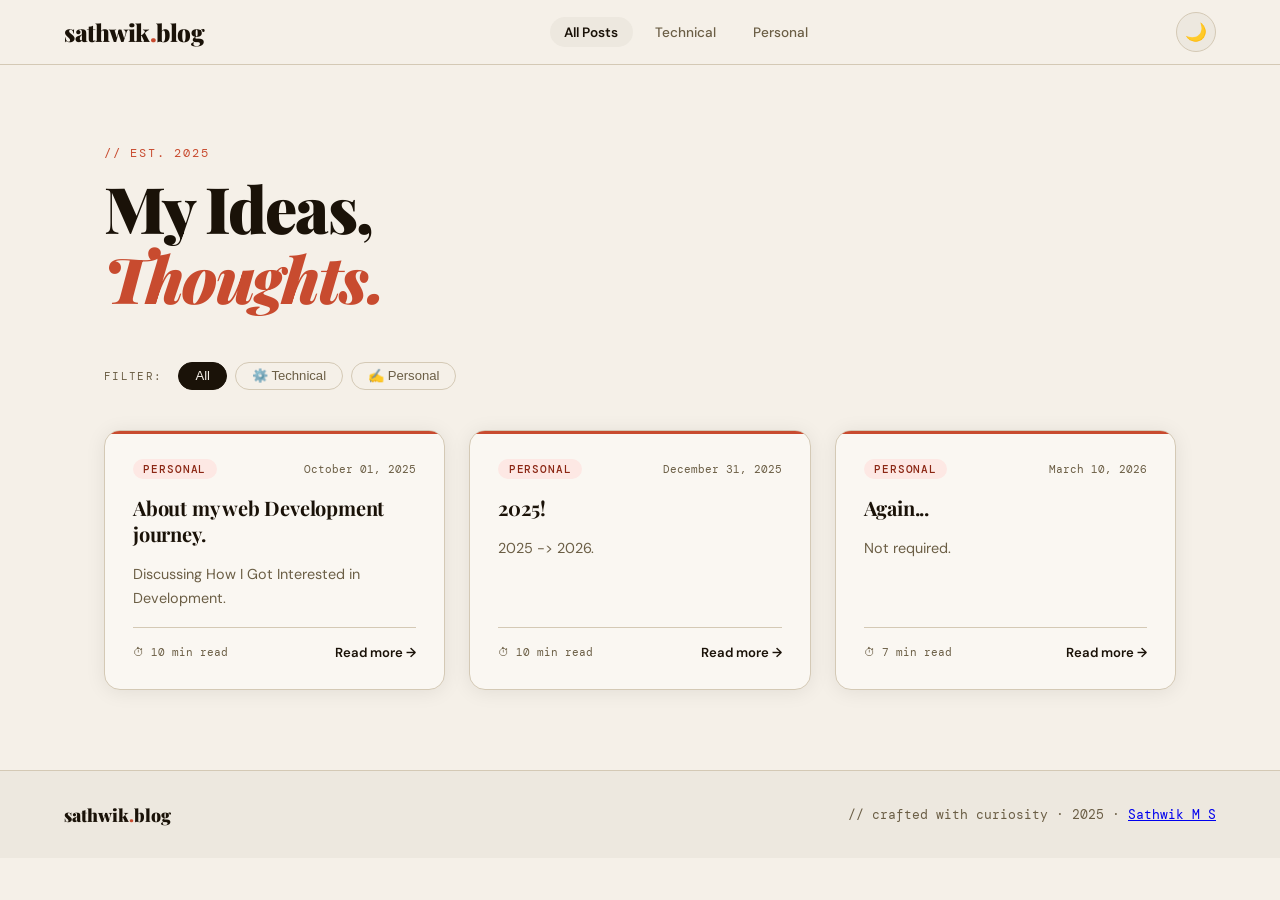
==== index.html @ 91df0ead "first commit" ====
<!DOCTYPE html>
<html lang="en" data-theme="light">

<head>
  <meta charset="UTF-8" />
  <meta name="viewport" content="width=device-width, initial-scale=1.0" />
  <title>the.blog</title>
  <link
    href="https://fonts.googleapis.com/css2?family=Playfair+Display:ital,wght@0,400;0,700;0,900;1,400&family=DM+Mono:wght@400;500&family=DM+Sans:wght@300;400;500&display=swap"
    rel="stylesheet" />
  <style>
    *,
    *::before,
    *::after {
      box-sizing: border-box;
      margin: 0;
      padding: 0;
    }

    :root {
      --bg: #f5f0e8;
      --bg2: #ede8df;
      --card: #faf7f2;
      --text: #1a1208;
      --text-muted: #6b5e45;
      --accent: #c84b2f;
      --accent2: #3a6b9f;
      --border: #d4c9b5;
      --tag-tech: #dceaf7;
      --tag-tech-text: #1a4a78;
      --tag-personal: #fde8e4;
      --tag-personal-text: #8b2714;
      --shadow: 0 2px 20px rgba(0, 0, 0, 0.08);
      --shadow-hover: 0 8px 40px rgba(0, 0, 0, 0.14);
    }

    [data-theme="dark"] {
      --bg: #0e0e0f;
      --bg2: #161618;
      --card: #1c1c1f;
      --text: #f0ede6;
      --text-muted: #8a8480;
      --accent: #e8694e;
      --accent2: #5b9fd4;
      --border: #2e2d2b;
      --tag-tech: #162030;
      --tag-tech-text: #7ab8e8;
      --tag-personal: #250f0c;
      --tag-personal-text: #e88070;
      --shadow: 0 2px 20px rgba(0, 0, 0, 0.4);
      --shadow-hover: 0 8px 40px rgba(0, 0, 0, 0.6);
    }

    html {
      scroll-behavior: smooth;
    }

    body {
      font-family: 'DM Sans', sans-serif;
      background: var(--bg);
      color: var(--text);
      transition: background 0.4s, color 0.4s;
      min-height: 100vh;
    }

    /* ── HEADER ── */
    header {
      position: sticky;
      top: 0;
      z-index: 100;
      background: var(--bg);
      border-bottom: 1px solid var(--border);
      padding: 0 clamp(1rem, 5vw, 4rem);
      transition: background 0.4s;
    }

    .header-inner {
      max-width: 1200px;
      margin: 0 auto;
      display: flex;
      align-items: center;
      justify-content: space-between;
      height: 64px;
    }

    .logo {
      font-family: 'Playfair Display', serif;
      font-size: 1.5rem;
      font-weight: 900;
      color: var(--text);
      text-decoration: none;
      letter-spacing: -0.02em;
    }

    .logo span {
      color: var(--accent);
    }

    nav {
      display: flex;
      align-items: center;
      gap: 0.5rem;
    }

    .nav-btn {
      background: none;
      border: none;
      cursor: pointer;
      font-family: 'DM Sans', sans-serif;
      font-size: 0.85rem;
      font-weight: 500;
      color: var(--text-muted);
      padding: 0.4rem 0.9rem;
      border-radius: 100px;
      transition: all 0.2s;
    }

    .nav-btn:hover {
      color: var(--text);
      background: var(--bg2);
    }

    .nav-btn.active {
      color: var(--text);
      background: var(--bg2);
      font-weight: 600;
    }

    .theme-toggle {
      background: var(--bg2);
      border: 1px solid var(--border);
      cursor: pointer;
      width: 40px;
      height: 40px;
      border-radius: 50%;
      display: flex;
      align-items: center;
      justify-content: center;
      font-size: 1.1rem;
      transition: all 0.2s;
      margin-left: 0.5rem;
    }

    .theme-toggle:hover {
      transform: rotate(20deg) scale(1.1);
    }

    /* ── HERO ── */
    .hero {
      max-width: 1200px;
      margin: 0 auto;
      padding: 5rem clamp(1rem, 5vw, 4rem) 3rem;
      display: grid;
      grid-template-columns: 1fr auto;
      align-items: end;
      gap: 2rem;
    }

    .hero-eyebrow {
      font-family: 'DM Mono', monospace;
      font-size: 0.75rem;
      color: var(--accent);
      letter-spacing: 0.15em;
      text-transform: uppercase;
      margin-bottom: 0.75rem;
    }

    .hero h1 {
      font-family: 'Playfair Display', serif;
      font-size: clamp(2.5rem, 5vw, 4rem);
      font-weight: 900;
      line-height: 1.1;
      letter-spacing: -0.03em;
      color: var(--text);
    }

    .hero h1 em {
      font-style: italic;
      color: var(--accent);
    }

    .hero-desc {
      margin-top: 1.2rem;
      font-size: 1rem;
      color: var(--text-muted);
      max-width: 480px;
      line-height: 1.7;
    }

    .hero-stats {
      display: flex;
      flex-direction: column;
      align-items: flex-end;
      gap: 1rem;
    }

    .stat {
      text-align: right;
      font-family: 'DM Mono', monospace;
    }

    .stat-num {
      font-size: 2rem;
      font-weight: 500;
      line-height: 1;
      color: var(--text);
    }

    .stat-label {
      font-size: 0.7rem;
      color: var(--text-muted);
      text-transform: uppercase;
      letter-spacing: 0.1em;
    }

    /* ── SEARCH ── */
    .search-wrap {
      max-width: 1200px;
      margin: 0 auto;
      padding: 0 clamp(1rem, 5vw, 4rem) 1.5rem;
    }

    .search-input {
      width: 100%;
      max-width: 420px;
      background: var(--card);
      border: 1px solid var(--border);
      border-radius: 100px;
      padding: 0.6rem 1.2rem;
      font-family: 'DM Sans', sans-serif;
      font-size: 0.88rem;
      color: var(--text);
      outline: none;
      transition: border-color 0.2s, box-shadow 0.2s;
    }

    .search-input::placeholder {
      color: var(--text-muted);
    }

    .search-input:focus {
      border-color: var(--text-muted);
      box-shadow: 0 0 0 3px rgba(128, 128, 128, 0.1);
    }

    /* ── FILTER PILLS ── */
    .filter-bar {
      max-width: 1200px;
      margin: 0 auto;
      padding: 0 clamp(1rem, 5vw, 4rem) 2.5rem;
      display: flex;
      align-items: center;
      gap: 1rem;
      flex-wrap: wrap;
    }

    .filter-label {
      font-family: 'DM Mono', monospace;
      font-size: 0.7rem;
      color: var(--text-muted);
      text-transform: uppercase;
      letter-spacing: 0.12em;
    }

    .filter-pills {
      display: flex;
      gap: 0.5rem;
      flex-wrap: wrap;
    }

    .pill {
      padding: 0.35rem 1rem;
      border-radius: 100px;
      font-size: 0.82rem;
      font-weight: 500;
      cursor: pointer;
      border: 1px solid var(--border);
      background: transparent;
      color: var(--text-muted);
      transition: all 0.2s;
    }

    .pill:hover {
      border-color: var(--text-muted);
      color: var(--text);
    }

    .pill.active-all {
      background: var(--text);
      color: var(--bg);
      border-color: var(--text);
    }

    .pill.active-tech {
      background: var(--tag-tech);
      color: var(--tag-tech-text);
      border-color: var(--tag-tech-text);
    }

    .pill.active-personal {
      background: var(--tag-personal);
      color: var(--tag-personal-text);
      border-color: var(--tag-personal-text);
    }

    /* ── GRID ── */
    .grid-container {
      max-width: 1200px;
      margin: 0 auto;
      padding: 0 clamp(1rem, 5vw, 4rem) 5rem;
      display: grid;
      grid-template-columns: repeat(auto-fill, minmax(340px, 1fr));
      gap: 1.5rem;
    }

    /* ── CARD ── */
    .card {
      background: var(--card);
      border: 1px solid var(--border);
      border-radius: 16px;
      padding: 1.75rem;
      cursor: pointer;
      transition: box-shadow 0.3s, transform 0.3s, border-color 0.3s;
      box-shadow: var(--shadow);
      display: flex;
      flex-direction: column;
      gap: 1rem;
      position: relative;
      overflow: hidden;
      animation: fadeUp 0.4s ease both;
      text-decoration: none;
      color: inherit;
    }

    .card::before {
      content: '';
      position: absolute;
      top: 0;
      left: 0;
      right: 0;
      height: 3px;
      background: transparent;
      transition: background 0.3s;
    }

    .card.tech::before {
      background: var(--accent2);
    }

    .card.personal::before {
      background: var(--accent);
    }

    .card:hover {
      box-shadow: var(--shadow-hover);
      transform: translateY(-4px);
      border-color: var(--text-muted);
    }

    .card-meta {
      display: flex;
      align-items: center;
      justify-content: space-between;
    }

    .tag {
      font-family: 'DM Mono', monospace;
      font-size: 0.68rem;
      font-weight: 500;
      padding: 0.2rem 0.65rem;
      border-radius: 100px;
      text-transform: uppercase;
      letter-spacing: 0.08em;
    }

    .tag.tech {
      background: var(--tag-tech);
      color: var(--tag-tech-text);
    }

    .tag.personal {
      background: var(--tag-personal);
      color: var(--tag-personal-text);
    }

    .card-date {
      font-family: 'DM Mono', monospace;
      font-size: 0.7rem;
      color: var(--text-muted);
    }

    .card h2 {
      font-family: 'Playfair Display', serif;
      font-size: 1.25rem;
      font-weight: 700;
      line-height: 1.3;
      letter-spacing: -0.01em;
      color: var(--text);
    }

    .card p {
      font-size: 0.9rem;
      color: var(--text-muted);
      line-height: 1.65;
    }

    .card-footer {
      margin-top: auto;
      display: flex;
      align-items: center;
      justify-content: space-between;
      padding-top: 1rem;
      border-top: 1px solid var(--border);
    }

    .read-time {
      font-family: 'DM Mono', monospace;
      font-size: 0.7rem;
      color: var(--text-muted);
    }

    .read-link {
      font-size: 0.82rem;
      font-weight: 600;
      color: var(--text);
      text-decoration: none;
      display: flex;
      align-items: center;
      gap: 0.3rem;
      transition: gap 0.2s;
    }

    .card:hover .read-link {
      gap: 0.55rem;
    }

    /* ── FEATURED CARD ── */
    .card.featured {
      grid-column: span 2;
      flex-direction: row;
      gap: 2rem;
      align-items: stretch;
    }

    .featured-content {
      flex: 1;
      display: flex;
      flex-direction: column;
      gap: 1rem;
    }

    .featured-content h2 {
      font-size: 1.75rem;
    }

    .featured-visual {
      width: 220px;
      min-height: 180px;
      border-radius: 10px;
      flex-shrink: 0;
      display: flex;
      align-items: center;
      justify-content: center;
      font-size: 4rem;
    }

    .card.tech .featured-visual {
      background: var(--tag-tech);
    }

    .card.personal .featured-visual {
      background: var(--tag-personal);
    }

    /* ── EMPTY STATE ── */
    .empty-state {
      grid-column: 1 / -1;
      text-align: center;
      padding: 4rem 2rem;
      color: var(--text-muted);
      font-family: 'Playfair Display', serif;
      font-size: 1.2rem;
      font-style: italic;
    }

    /* ── FOOTER ── */
    footer {
      border-top: 1px solid var(--border);
      background: var(--bg2);
      padding: 2rem clamp(1rem, 5vw, 4rem);
    }

    .footer-inner {
      max-width: 1200px;
      margin: 0 auto;
      display: flex;
      align-items: center;
      justify-content: space-between;
      flex-wrap: wrap;
      gap: 1rem;
    }

    .footer-brand {
      font-family: 'Playfair Display', serif;
      font-weight: 900;
      font-size: 1.1rem;
    }

    .footer-copy {
      font-size: 0.8rem;
      color: var(--text-muted);
      font-family: 'DM Mono', monospace;
    }

    /* ── ANIMATION ── */
    @keyframes fadeUp {
      from {
        opacity: 0;
        transform: translateY(16px);
      }

      to {
        opacity: 1;
        transform: translateY(0);
      }
    }

    .card:nth-child(2) {
      animation-delay: 0.06s;
    }

    .card:nth-child(3) {
      animation-delay: 0.12s;
    }

    .card:nth-child(4) {
      animation-delay: 0.18s;
    }

    .card:nth-child(5) {
      animation-delay: 0.24s;
    }

    .card:nth-child(6) {
      animation-delay: 0.30s;
    }

    @media (max-width: 720px) {
      .card.featured {
        grid-column: span 1;
        flex-direction: column;
      }

      .featured-visual {
        width: 100%;
        min-height: 120px;
      }

      .hero {
        grid-template-columns: 1fr;
      }

      .hero-stats {
        flex-direction: row;
        align-items: center;
      }

      nav {
        display: none;
      }
    }

    .acard {
      text-decoration: none;
    }
  </style>
</head>

<body>

  <!-- HEADER -->
  <header>
    <div class="header-inner">
      <!-- ← replace with your blog name -->
      <a href="#" class="logo">sathwik<span>.</span>blog</a>
      <nav>
        <button class="nav-btn active" onclick="setSection('all', this)">All Posts</button>
        <button class="nav-btn" onclick="setSection('tech', this)">Technical</button>
        <button class="nav-btn" onclick="setSection('personal', this)">Personal</button>

      </nav>
      <button class="theme-toggle" onclick="toggleTheme()" aria-label="Toggle theme">
        <span id="theme-icon">🌙</span>
      </button>
    </div>
  </header>

  <!-- HERO -->
  <div class="hero">
    <div>
      <!-- ← replace tagline -->
      <p class="hero-eyebrow">// est. 2025</p>
      <h1>My Ideas,<br /><em>Thoughts.</em></h1>
    </div>

  </div>

  <!-- FILTER PILLS -->
  <div class="filter-bar">
    <span class="filter-label">Filter:</span>
    <div class="filter-pills">
      <button class="pill active-all" onclick="setPill('all', this)">All</button>
      <button class="pill" onclick="setPill('tech', this)">⚙️ Technical</button>
      <button class="pill" onclick="setPill('personal', this)">✍️ Personal</button>
    </div>
  </div>

  <!-- ═══════════════════════════════════════════════════════ -->
  <!--   CARDS — add yours below. Copy a snippet and fill in.  -->
  <!-- ═══════════════════════════════════════════════════════ -->
  <div class="grid-container" id="grid">

    <!-- <div class="card tech" data-category="tech" data-title="lowercase searchable title">
      <div class="card-meta">
        <span class="tag tech">Technical</span>
        <span class="card-date">Month DD, YYYY</span>
      </div>
      <h2>Your Post Title Here</h2>
      <p>A one or two sentence summary of the post.</p>
      <div class="card-footer">
        <span class="read-time">⏱ X min read</span>
        <a class="read-link" href="blog-template.html">Read more →</a>
      </div>
    </div> -->

    <!-- For a personal post, swap every "tech" above for "personal": -->

    <div class="card personal" data-category="personal" data-title="lowercase searchable title">
      <div class="card-meta">
        <span class="tag personal">Personal</span>
        <span class="card-date">October 01, 2025</span>
      </div>
      <h2>About my web Development journey.</h2>
      <p>Discussing How I Got Interested in Development.</p>
      <div class="card-footer">
        <span class="read-time">⏱ 10 min read</span>
        <a class="read-link" href="/personal/about-my-web-dev-journey/">Read more →</a>
      </div>
    </div>

    <div class="card personal" data-category="personal" data-title="lowercase searchable title">
      <div class="card-meta">
        <span class="tag personal">Personal</span>
        <span class="card-date">December 31, 2025</span>
      </div>
      <h2>2025!</h2>
      <p>2025 -> 2026.</p>
      <div class="card-footer">
        <span class="read-time">⏱ 10 min read</span>
        <a class="read-link" href="/personal/2025/">Read more →</a>
      </div>
    </div>

    <div class="card personal" data-category="personal" data-title="lowercase searchable title">
      <div class="card-meta">
        <span class="tag personal">Personal</span>
        <span class="card-date">March 10, 2026</span>
      </div>
      <h2>Again...</h2>
      <p>Not required.</p>
      <div class="card-footer">
        <span class="read-time">⏱ 7 min read</span>
        <a class="read-link" href="/personal/again/">Read more →</a>
      </div>
    </div>


    <!-- Empty state shown when no cards exist or search finds nothing -->
    <div class="empty-state" id="empty-state">
      No posts found!
    </div>

  </div>
  <!-- ═══════════════════════════════════════════════════════ -->

  <!-- FOOTER -->
  <footer>
    <div class="footer-inner">
      <!-- ← replace with your blog name -->
      <span class="footer-brand">sathwik<span style="color:var(--accent)">.</span>blog</span>
      <span class="footer-copy">// crafted with curiosity · 2025 · <a href="https://www.sathwikms.site/">Sathwik M
          S</a></span>
    </div>
  </footer>

  <script src="/js/index.js"></script>

</body>

</html>
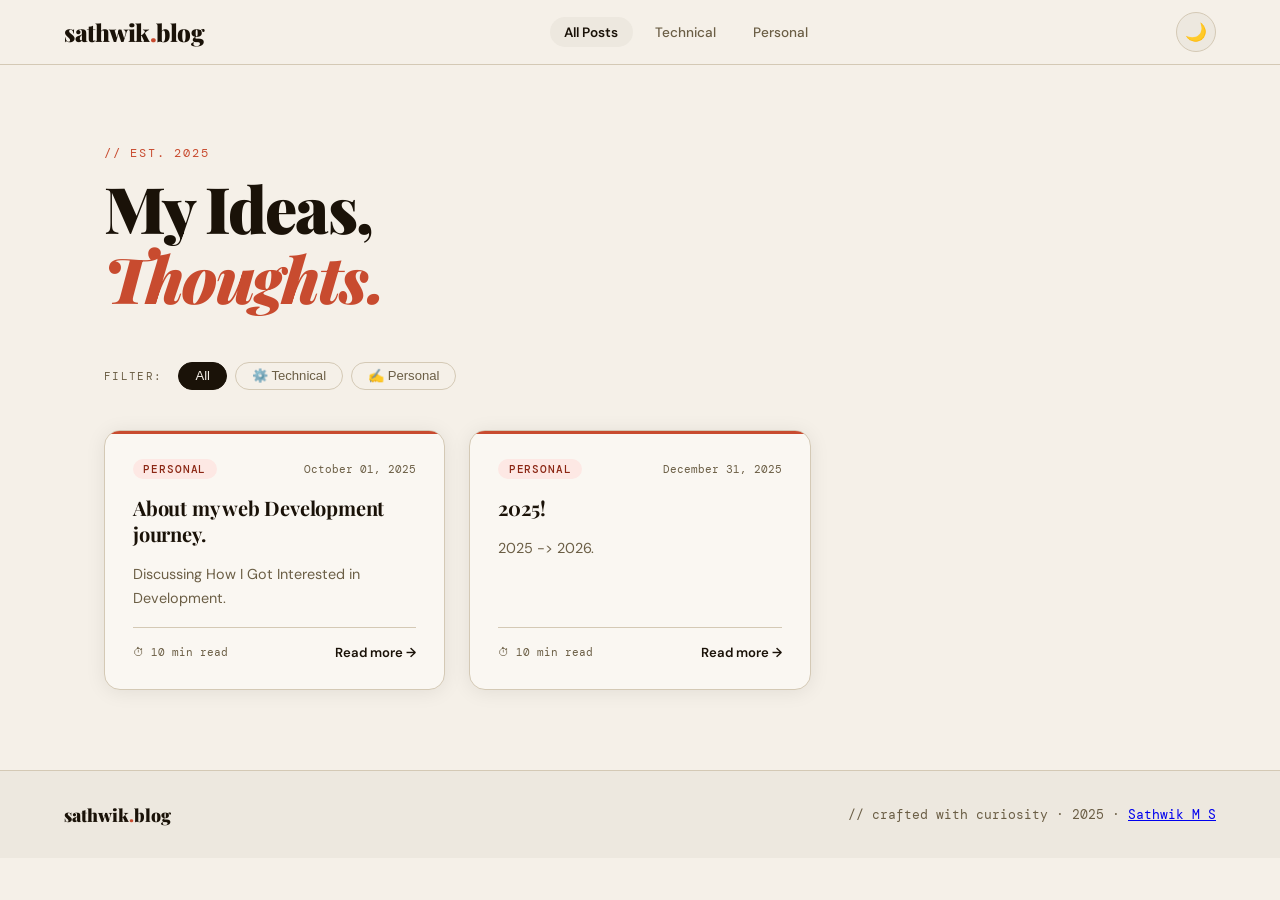
==== commit d4689e12: "added changes" ====
--- a/index.html
+++ b/index.html
@@ -4,7 +4,23 @@
 <head>
   <meta charset="UTF-8" />
   <meta name="viewport" content="width=device-width, initial-scale=1.0" />
-  <title>the.blog</title>
+  <title>sathwikms.blog - Blogs</title>
+  <meta name="description"
+    content="Sathwik M S - BCA student from SDM College Ujire sharing programming insights, web dev tutorials, and project blogs in HTML, CSS, JavaScript, and more." />
+
+  <meta property="og:type" content="website" />
+  <meta property="og:title" content="Sathwik M S - Blogs" />
+  <meta property="og:description"
+    content="Programming journey through blogs: web development tips, coding tutorials, project breakdowns, and explorations in JavaScript, React, Node.js, and beyond." />
+  <meta property="og:url" content="https://blogs.sathwikms.site/" />
+  <meta property="og:image" content="https://blogs.sathwikms.site/assets/myimg.jpeg" />
+  <meta property="og:site_name" content="Sathwik M S - Blogs" />
+  
+  <link rel="icon" type="image/x-icon" href="/assets/favicon.ico">
+  
+  <meta name="keywords"
+    content="Sathwik M S, programming blogs, web development tutorials, BCA student, SDM College Ujire, JavaScript, React, Node.js, coding tips, sathwik ms, sathwikms, sathwik, sms, sathvikms344, sathvik ms, sathvikms, tech blogs" />
+
   <link
     href="https://fonts.googleapis.com/css2?family=Playfair+Display:ital,wght@0,400;0,700;0,900;1,400&family=DM+Mono:wght@400;500&family=DM+Sans:wght@300;400;500&display=swap"
     rel="stylesheet" />
@@ -661,19 +677,6 @@
       </div>
     </div>
 
-    <div class="card personal" data-category="personal" data-title="lowercase searchable title">
-      <div class="card-meta">
-        <span class="tag personal">Personal</span>
-        <span class="card-date">March 10, 2026</span>
-      </div>
-      <h2>Again...</h2>
-      <p>Not required.</p>
-      <div class="card-footer">
-        <span class="read-time">⏱ 7 min read</span>
-        <a class="read-link" href="/personal/again/">Read more →</a>
-      </div>
-    </div>
-
 
     <!-- Empty state shown when no cards exist or search finds nothing -->
     <div class="empty-state" id="empty-state">
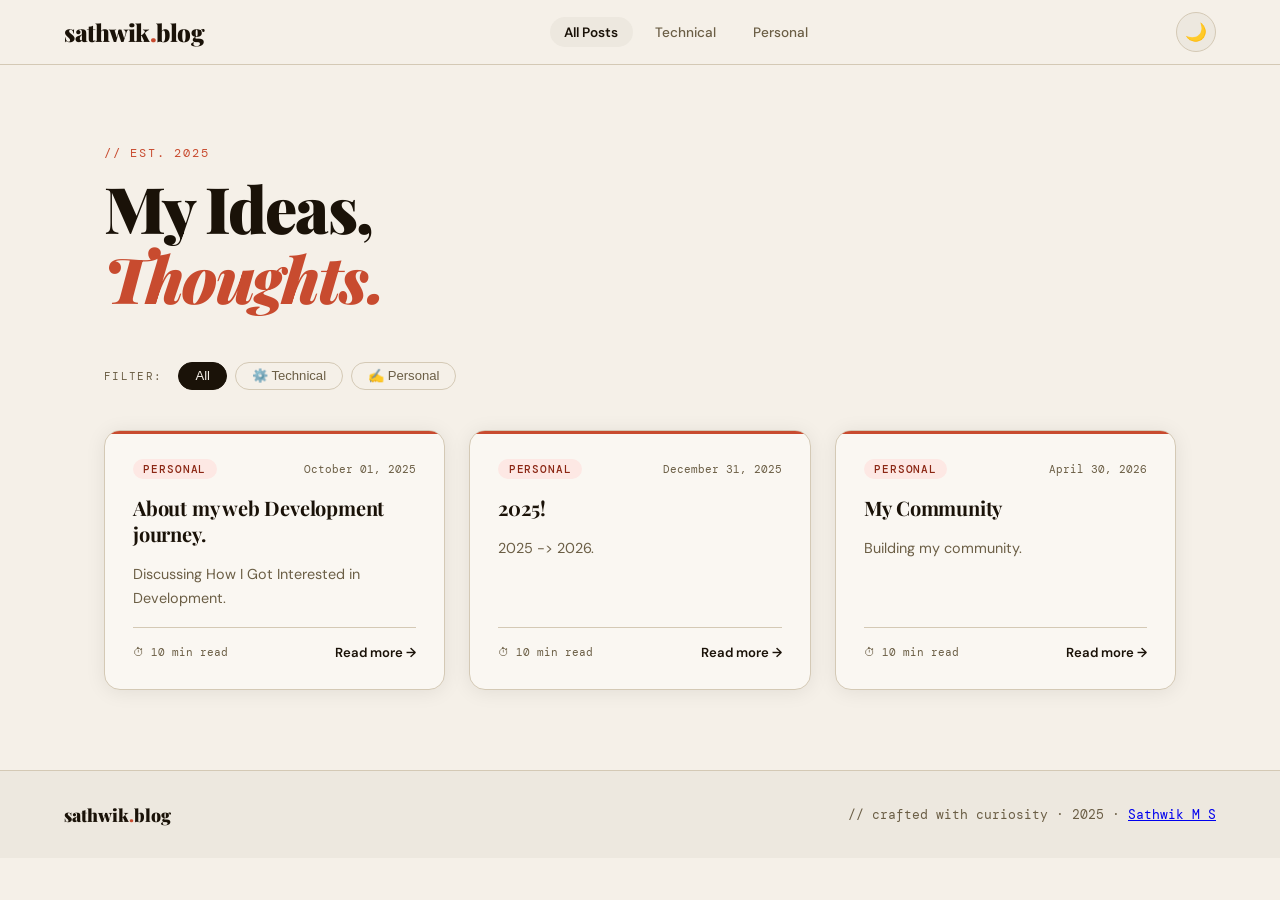
==== commit 13130909: "added new blog" ====
--- a/index.html
+++ b/index.html
@@ -677,6 +677,19 @@
       </div>
     </div>
 
+    <div class="card personal" data-category="personal" data-title="lowercase searchable title">
+      <div class="card-meta">
+        <span class="tag personal">Personal</span>
+        <span class="card-date">April 30, 2026</span>
+      </div>
+      <h2>My Community</h2>
+      <p>Building my community.</p>
+      <div class="card-footer">
+        <span class="read-time">⏱ 10 min read</span>
+        <a class="read-link" href="/personal/community/">Read more →</a>
+      </div>
+    </div>
+
 
     <!-- Empty state shown when no cards exist or search finds nothing -->
     <div class="empty-state" id="empty-state">
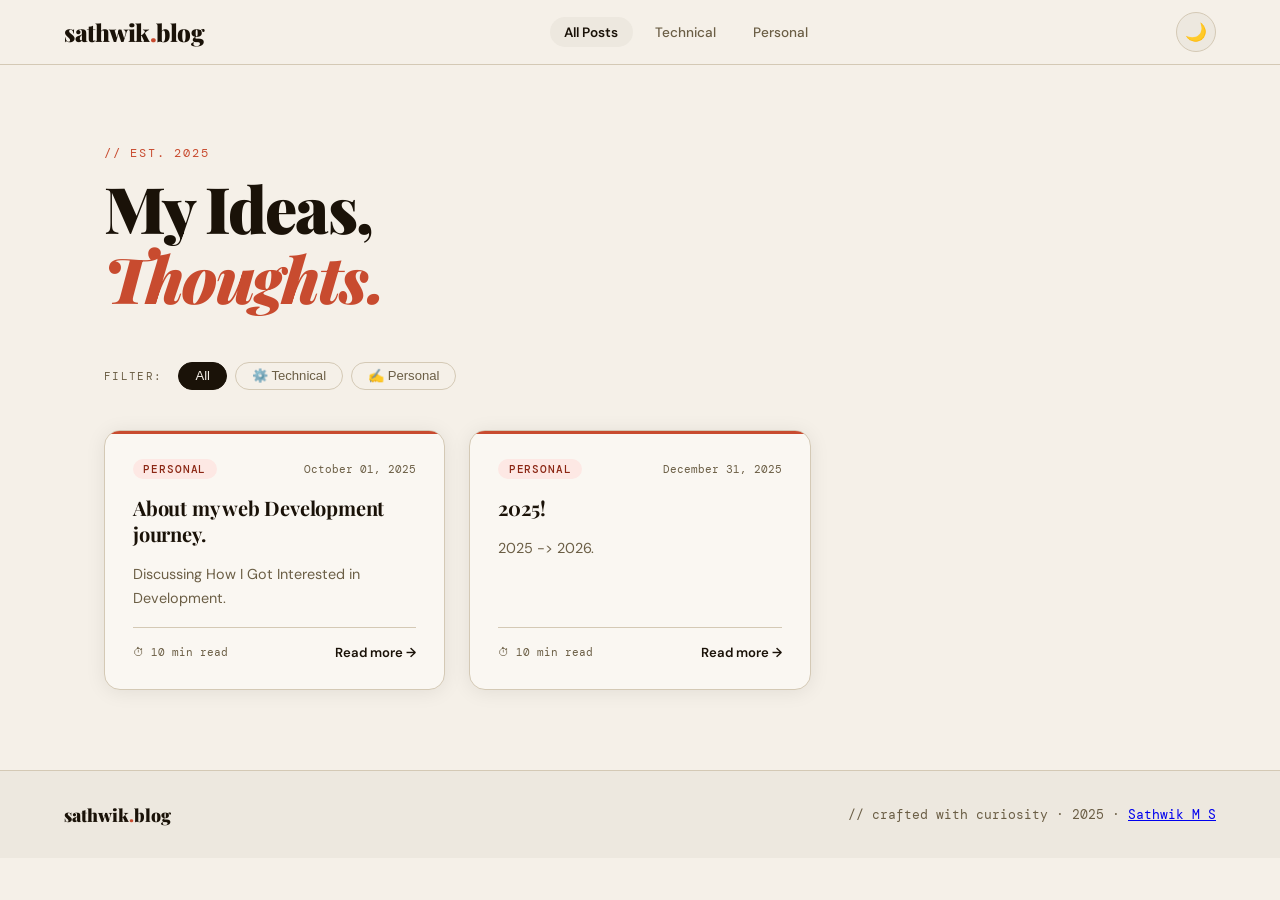
==== commit b5d9d006: "removed community blog" ====
--- a/index.html
+++ b/index.html
@@ -677,19 +677,6 @@
       </div>
     </div>
 
-    <div class="card personal" data-category="personal" data-title="lowercase searchable title">
-      <div class="card-meta">
-        <span class="tag personal">Personal</span>
-        <span class="card-date">April 30, 2026</span>
-      </div>
-      <h2>My Community</h2>
-      <p>Building my community.</p>
-      <div class="card-footer">
-        <span class="read-time">⏱ 10 min read</span>
-        <a class="read-link" href="/personal/community/">Read more →</a>
-      </div>
-    </div>
-
 
     <!-- Empty state shown when no cards exist or search finds nothing -->
     <div class="empty-state" id="empty-state">
